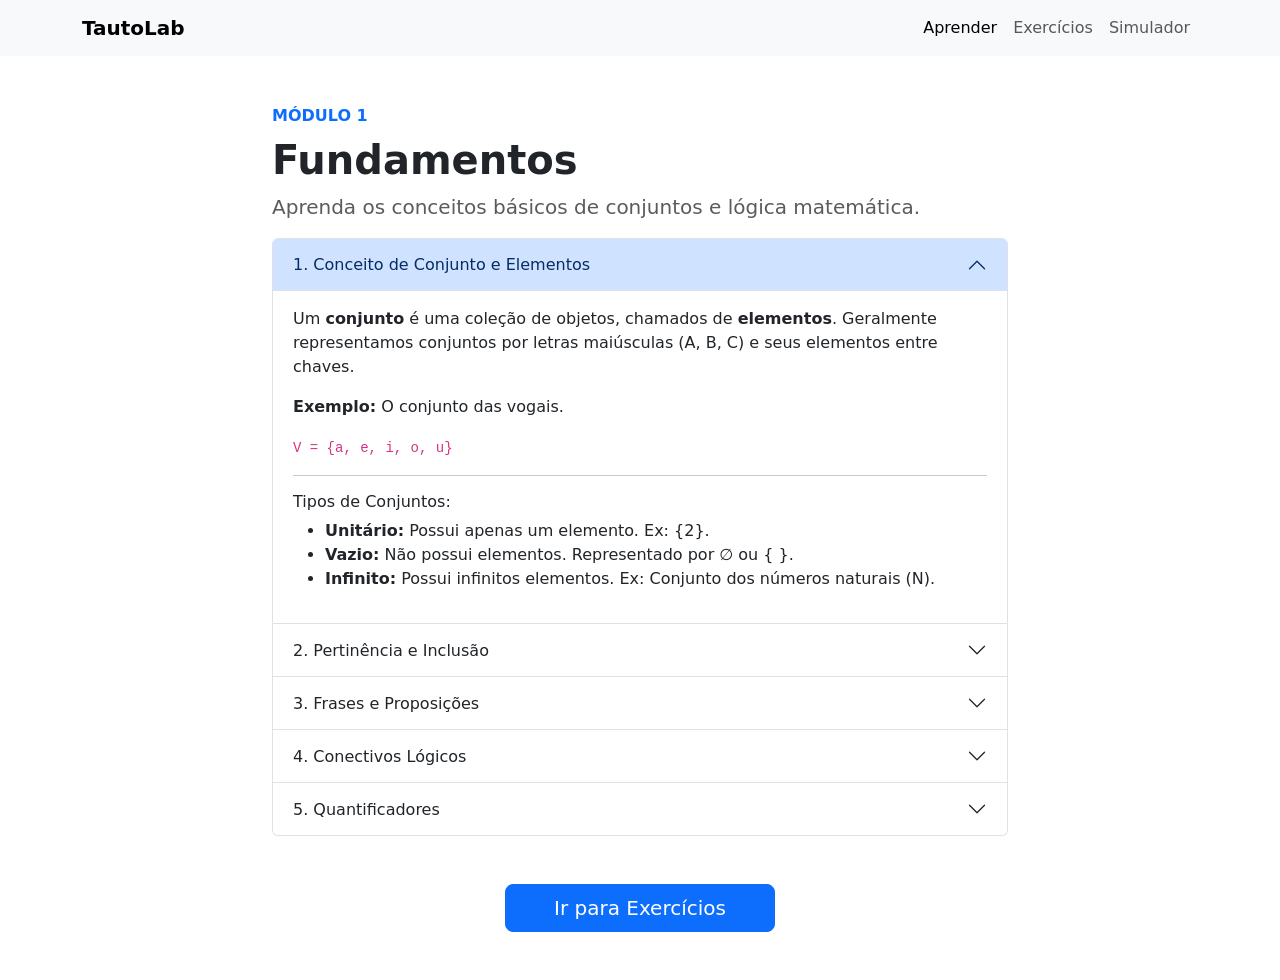
==== aprender.html @ 27516d9e "Base do projeto" ====
<!DOCTYPE html>
<html lang="pt-br">

<head>
    <meta charset="UTF-8">
    <meta name="viewport" content="width=device-width, initial-scale=1.0">
    <title>TautoLab - Aprender</title>
    <!-- Bootstrap 5.3.8 CSS -->
    <link href="https://cdn.jsdelivr.net/npm/bootstrap@5.3.8/dist/css/bootstrap.min.css" rel="stylesheet"
        integrity="sha384-sRIl4kxILFvY47J16cr9ZwB07vP4J8+LH7qKQnuqkuIAvNWLzeN8tE5YBujZqJLB" crossorigin="anonymous">
    <!-- CSS -->
    <link rel="stylesheet" href="css/style.css">
</head>

<body>

    <!-- Navbar Simples -->
    <nav class="navbar navbar-expand-lg bg-body-tertiary">
        <div class="container">
            <a class="navbar-brand fw-bold" href="aprender.html">TautoLab</a>
            <button class="navbar-toggler" type="button" data-bs-toggle="collapse" data-bs-target="#navbarNav">
                <span class="navbar-toggler-icon"></span>
            </button>
            <div class="collapse navbar-collapse" id="navbarNav">
                <ul class="navbar-nav ms-auto">
                    <li class="nav-item">
                        <a class="nav-link active" href="aprender.html">Aprender</a>
                    </li>
                    <li class="nav-item">
                        <a class="nav-link" href="exercicios.html">Exercícios</a>
                    </li>
                    <li class="nav-item">
                        <a class="nav-link" href="simulador.html">Simulador</a>
                    </li>
                </ul>
            </div>
        </div>
    </nav>

    <!-- Conteúdo Principal (Módulo 1) -->
    <main class="container my-5">
        <div class="row">
            <div class="col-lg-8 mx-auto">
                <span class="text-primary fw-semibold">
                    MÓDULO 1
                </span>
                <h1 class="fw-bold mt-2">
                    Fundamentos
                </h1>
                <p class="lead text-muted">Aprenda os conceitos básicos de conjuntos e lógica matemática.</p>

                <!-- Accordion para organizar os tópicos -->
                <div class="accordion" id="accordionAprender">

                    <!-- Tópico 1: Conjuntos -->
                    <div class="accordion-item">
                        <h2 class="accordion-header">
                            <button class="accordion-button" type="button" data-bs-toggle="collapse"
                                data-bs-target="#topico1" aria-expanded="true">
                                1. Conceito de Conjunto e Elementos
                            </button>
                        </h2>
                        <div id="topico1" class="accordion-collapse collapse show" data-bs-parent="#accordionAprender">
                            <div class="accordion-body">
                                <p>Um <strong>conjunto</strong> é uma coleção de objetos, chamados de
                                    <strong>elementos</strong>. Geralmente representamos conjuntos por letras maiúsculas
                                    (A, B, C) e seus elementos entre chaves.</p>
                                <p><strong>Exemplo:</strong> O conjunto das vogais.</p>
                                <code>V = {a, e, i, o, u}</code>
                                <hr>
                                <h6>Tipos de Conjuntos:</h6>
                                <ul>
                                    <li><strong>Unitário:</strong> Possui apenas um elemento. Ex: {2}.</li>
                                    <li><strong>Vazio:</strong> Não possui elementos. Representado por ∅ ou { }.</li>
                                    <li><strong>Infinito:</strong> Possui infinitos elementos. Ex: Conjunto dos números
                                        naturais (N).</li>
                                </ul>
                            </div>
                        </div>
                    </div>

                    <!-- Tópico 2: Pertinência e Inclusão -->
                    <div class="accordion-item">
                        <h2 class="accordion-header">
                            <button class="accordion-button collapsed" type="button" data-bs-toggle="collapse"
                                data-bs-target="#topico2">
                                2. Pertinência e Inclusão
                            </button>
                        </h2>
                        <div id="topico2" class="accordion-collapse collapse" data-bs-parent="#accordionAprender">
                            <div class="accordion-body">
                                <p>Estes são os símbolos que usamos para relacionar elementos e conjuntos.</p>
                                <div class="alert alert-info">
                                    <strong>Pertinência (∈ / ∉):</strong> Relaciona um <em>elemento</em> a um
                                    conjunto.<br>
                                    Ex: <code>a ∈ V</code> (a pertence a V) ou <code>b ∉ V</code> (b não pertence a V).
                                </div>
                                <div class="alert alert-warning">
                                    <strong>Inclusão (⊂ / ⊃):</strong> Relaciona um <em>conjunto</em> a outro
                                    conjunto.<br>
                                    Ex: Se A = {1, 2} e B = {1, 2, 3, 4}, então <code>A ⊂ B</code> (A está contido em
                                    B).
                                </div>
                            </div>
                        </div>
                    </div>

                    <!-- Tópico 3: Frases e Proposições -->
                    <div class="accordion-item">
                        <h2 class="accordion-header">
                            <button class="accordion-button collapsed" type="button" data-bs-toggle="collapse"
                                data-bs-target="#topico3">
                                3. Frases e Proposições
                            </button>
                        </h2>
                        <div id="topico3" class="accordion-collapse collapse" data-bs-parent="#accordionAprender">
                            <div class="accordion-body">
                                <p>Nem toda frase é uma proposição. Uma <strong>proposição</strong> é uma sentença
                                    declarativa que pode ser classificada como <strong>Verdadeira (V)</strong> ou
                                    <strong>Falsa (F)</strong>.</p>
                                <ul>
                                    <li><strong>É proposição:</strong> "O Brasil fica na América do Sul." (V)</li>
                                    <li><strong>É proposição:</strong> "2 + 2 = 5." (F)</li>
                                    <li><strong>Não é proposição:</strong> "Qual é o seu nome?" (Pergunta)</li>
                                    <li><strong>Não é proposição:</strong> "Estude para a prova!" (Imperativo)</li>
                                </ul>
                            </div>
                        </div>
                    </div>

                    <!-- Tópico 4: Conectivos Lógicos -->
                    <div class="accordion-item">
                        <h2 class="accordion-header">
                            <button class="accordion-button collapsed" type="button" data-bs-toggle="collapse"
                                data-bs-target="#topico4">
                                4. Conectivos Lógicos
                            </button>
                        </h2>
                        <div id="topico4" class="accordion-collapse collapse" data-bs-parent="#accordionAprender">
                            <div class="accordion-body">
                                <p>Os conectivos servem para combinar proposições simples e formar proposições
                                    compostas.</p>
                                <table class="table table-bordered">
                                    <thead>
                                        <tr>
                                            <th>Conectivo</th>
                                            <th>Símbolo</th>
                                            <th>Nome</th>
                                        </tr>
                                    </thead>
                                    <tbody>
                                        <tr>
                                            <td>NÃO</td>
                                            <td>~</td>
                                            <td>Negação</td>
                                        </tr>
                                        <tr>
                                            <td>E</td>
                                            <td>∧</td>
                                            <td>Conjunção</td>
                                        </tr>
                                        <tr>
                                            <td>OU</td>
                                            <td>∨</td>
                                            <td>Disjunção</td>
                                        </tr>
                                        <tr>
                                            <td>SE... ENTÃO</td>
                                            <td>→</td>
                                            <td>Condicional</td>
                                        </tr>
                                        <tr>
                                            <td>SE E SOMENTE SE</td>
                                            <td>↔</td>
                                            <td>Bicondicional</td>
                                        </tr>
                                    </tbody>
                                </table>
                                <p class="mt-3"><em>*Na próxima aba (Simulador), você poderá testar como esses
                                        conectivos funcionam na prática.</em></p>
                            </div>
                        </div>
                    </div>

                    <!-- Tópico 5: Quantificadores -->
                    <div class="accordion-item">
                        <h2 class="accordion-header">
                            <button class="accordion-button collapsed" type="button" data-bs-toggle="collapse"
                                data-bs-target="#topico5">
                                5. Quantificadores
                            </button>
                        </h2>
                        <div id="topico5" class="accordion-collapse collapse" data-bs-parent="#accordionAprender">
                            <div class="accordion-body">
                                <p>Usados para generalizar proposições.</p>
                                <ul>
                                    <li><strong>Universal (∀):</strong> "Para todo". Ex: <code>∀x, x + 0 = x</code>
                                        (Para todo x, x mais zero é igual a x).</li>
                                    <li><strong>Existencial (∃):</strong> "Existe pelo menos um". Ex:
                                        <code>∃x, x > 10</code> (Existe pelo menos um x que é maior que 10).</li>
                                </ul>
                            </div>
                        </div>
                    </div>

                </div>
                <!-- Fim do Accordion -->

                <!-- Botão para ir ao próximo módulo -->
                <div class="mt-5 text-center">
                    <a href="exercicios.html" class="btn btn-primary btn-lg px-5">Ir para Exercícios <i
                            class="bi bi-arrow-right"></i></a>
                </div>

            </div>
        </div>
    </main>

    <!-- Bootstrap 5.3.8 JS Bundle (inclui Popper) -->
    <script src="https://cdn.jsdelivr.net/npm/bootstrap@5.3.8/dist/js/bootstrap.bundle.min.js"
        integrity="sha384-FKyoEForCGlyvwx9Hj09JcYn3nv7wiPVlz7YYwJrWVcXK/BmnVDxM+D2scQbITxI"
        crossorigin="anonymous"></script>

    <script src="js/aprender.js"></script>
</body>

</html>
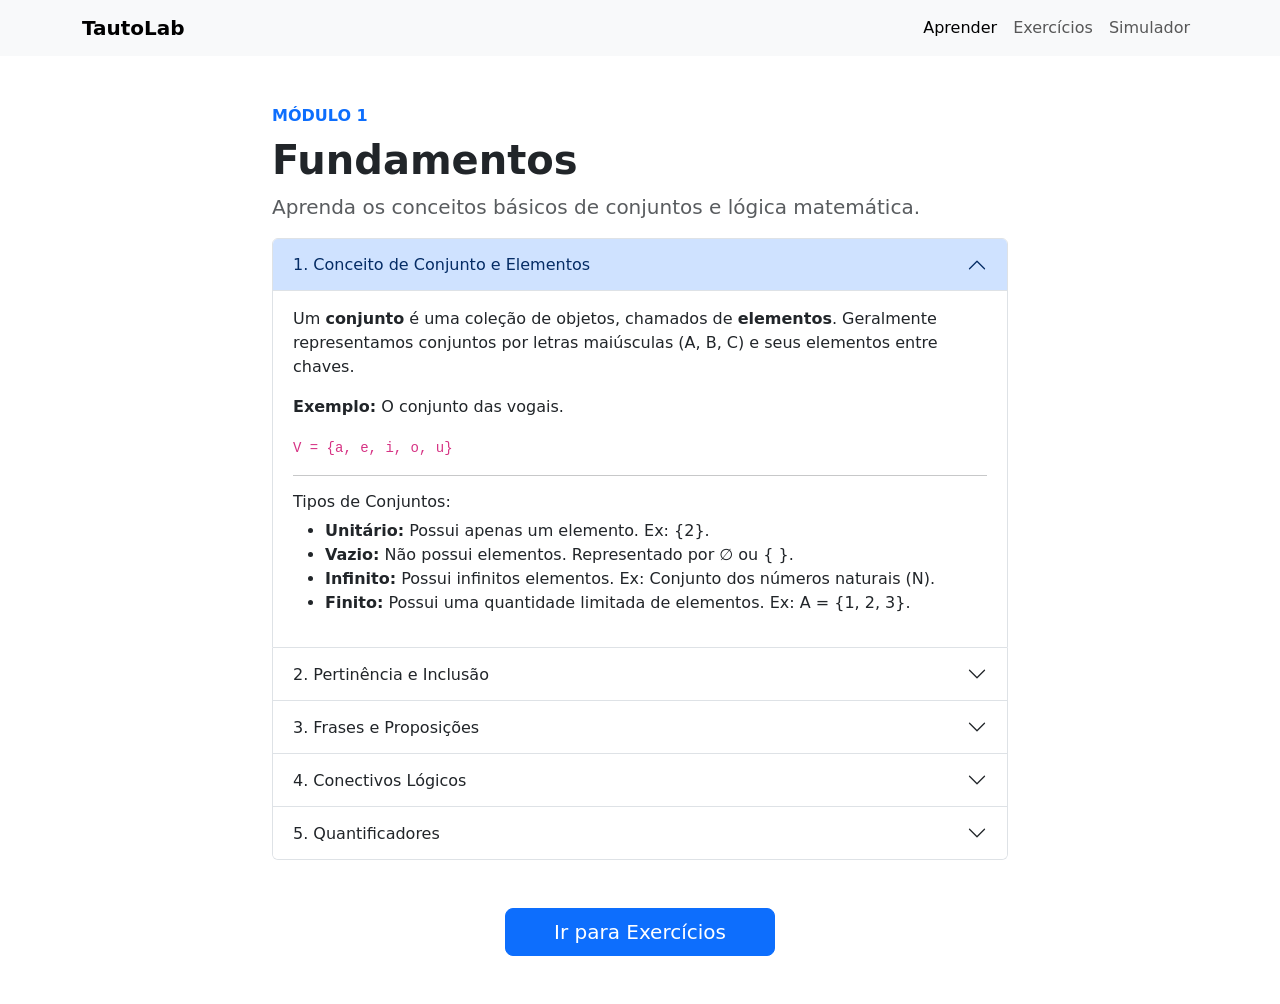
==== commit 6a9d6d22: "README adicionado" ====
--- a/aprender.html
+++ b/aprender.html
@@ -64,7 +64,8 @@
                             <div class="accordion-body">
                                 <p>Um <strong>conjunto</strong> é uma coleção de objetos, chamados de
                                     <strong>elementos</strong>. Geralmente representamos conjuntos por letras maiúsculas
-                                    (A, B, C) e seus elementos entre chaves.</p>
+                                    (A, B, C) e seus elementos entre chaves.
+                                </p>
                                 <p><strong>Exemplo:</strong> O conjunto das vogais.</p>
                                 <code>V = {a, e, i, o, u}</code>
                                 <hr>
@@ -74,6 +75,8 @@
                                     <li><strong>Vazio:</strong> Não possui elementos. Representado por ∅ ou { }.</li>
                                     <li><strong>Infinito:</strong> Possui infinitos elementos. Ex: Conjunto dos números
                                         naturais (N).</li>
+                                    <li><strong>Finito:</strong> Possui uma quantidade limitada de elementos.
+                                        Ex: A = {1, 2, 3}.</li>
                                 </ul>
                             </div>
                         </div>
@@ -101,6 +104,7 @@
                                     Ex: Se A = {1, 2} e B = {1, 2, 3, 4}, então <code>A ⊂ B</code> (A está contido em
                                     B).
                                 </div>
+
                             </div>
                         </div>
                     </div>
@@ -117,7 +121,8 @@
                             <div class="accordion-body">
                                 <p>Nem toda frase é uma proposição. Uma <strong>proposição</strong> é uma sentença
                                     declarativa que pode ser classificada como <strong>Verdadeira (V)</strong> ou
-                                    <strong>Falsa (F)</strong>.</p>
+                                    <strong>Falsa (F)</strong>.
+                                </p>
                                 <ul>
                                     <li><strong>É proposição:</strong> "O Brasil fica na América do Sul." (V)</li>
                                     <li><strong>É proposição:</strong> "2 + 2 = 5." (F)</li>
@@ -192,13 +197,25 @@
                         </h2>
                         <div id="topico5" class="accordion-collapse collapse" data-bs-parent="#accordionAprender">
                             <div class="accordion-body">
-                                <p>Usados para generalizar proposições.</p>
+
+                                <p>Os quantificadores indicam quantos elementos de um universo
+                                    satisfazem determinada propriedade.</p>
+
                                 <ul>
-                                    <li><strong>Universal (∀):</strong> "Para todo". Ex: <code>∀x, x + 0 = x</code>
-                                        (Para todo x, x mais zero é igual a x).</li>
-                                    <li><strong>Existencial (∃):</strong> "Existe pelo menos um". Ex:
-                                        <code>∃x, x > 10</code> (Existe pelo menos um x que é maior que 10).</li>
+                                    <li>
+                                        <strong>Universal (∀):</strong> Significa "para todo".
+                                        Exemplo: <code>∀x ∈ ℕ, x + 0 = x</code>.
+                                        A sentença afirma que todo número natural somado a zero
+                                        permanece igual a ele mesmo.
+                                    </li>
+                                    <li>
+                                        <strong>Existencial (∃):</strong> Significa "existe pelo menos um".
+                                        Exemplo: <code>∃x ∈ {1, 2, 3}, x > 2</code>.
+                                        A sentença é verdadeira porque existe um elemento do universo,
+                                        o número 3, que é maior que 2.
+                                    </li>
                                 </ul>
+
                             </div>
                         </div>
                     </div>
